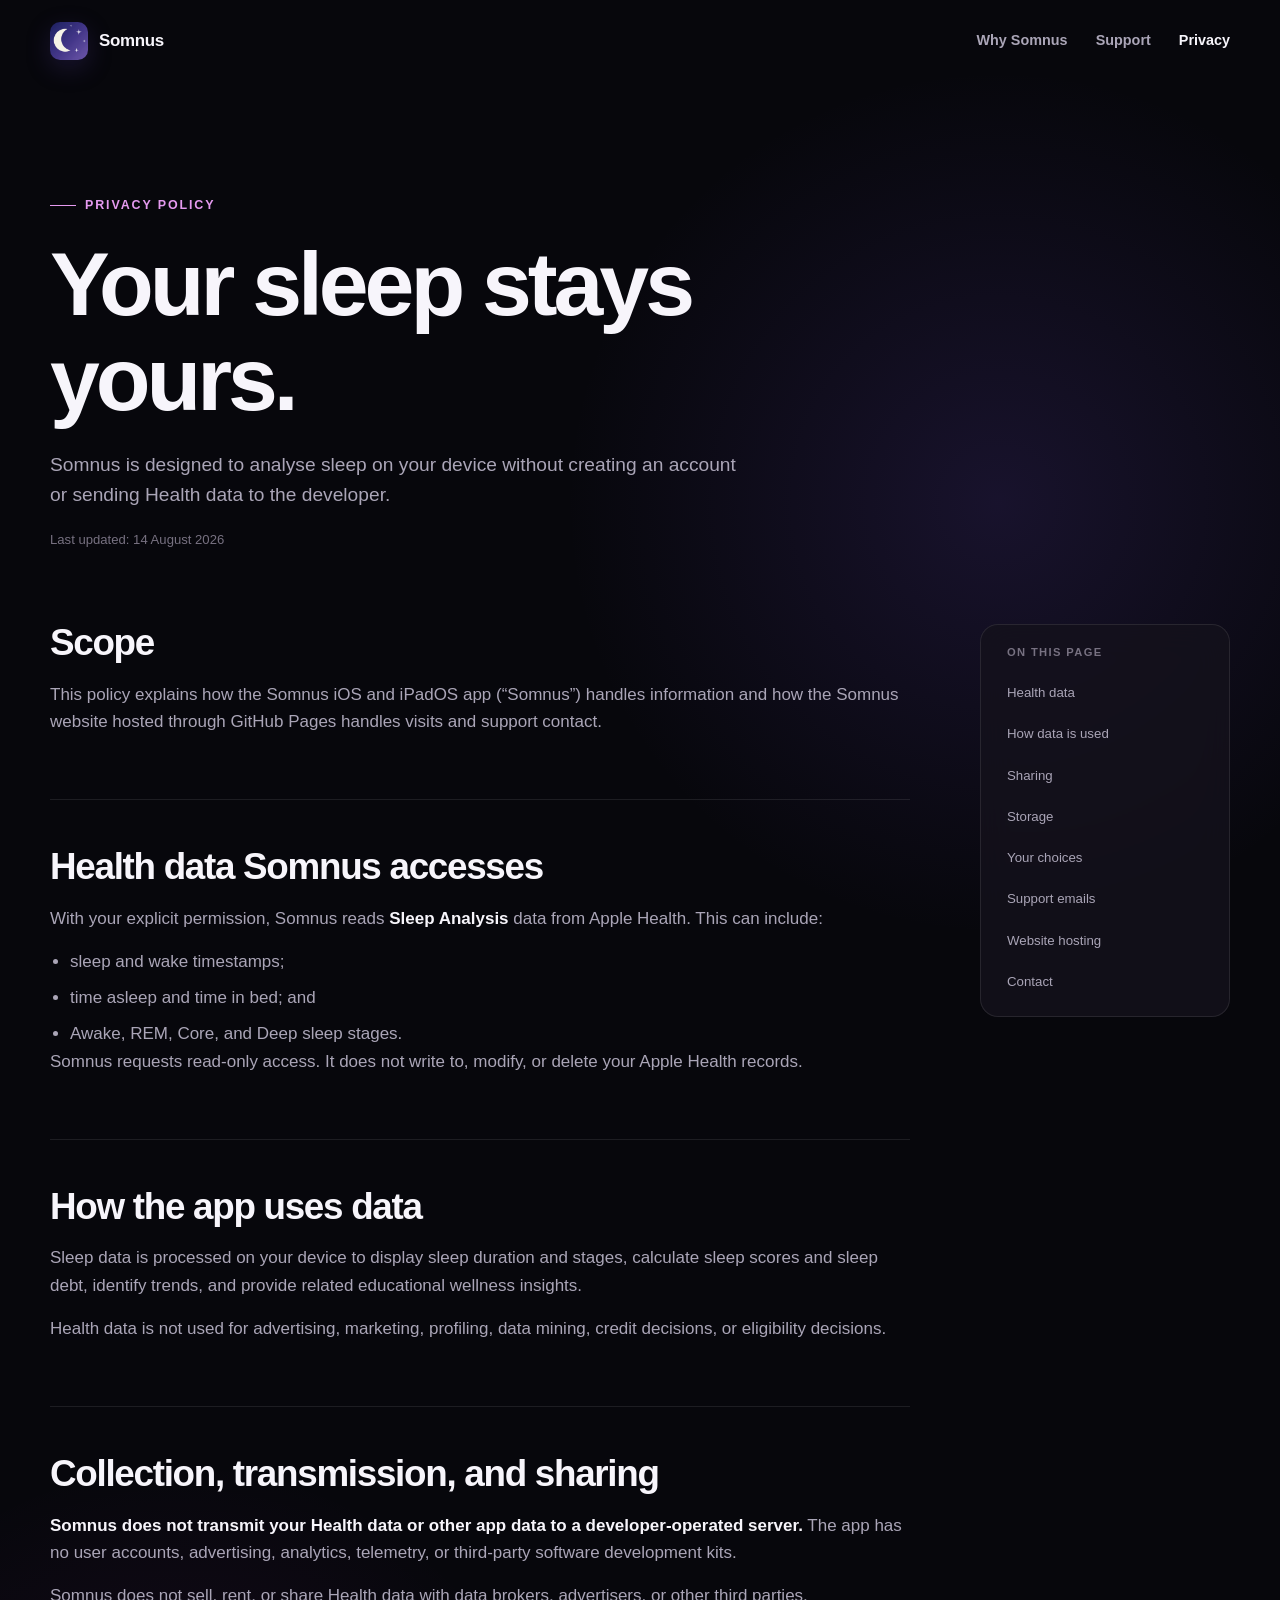
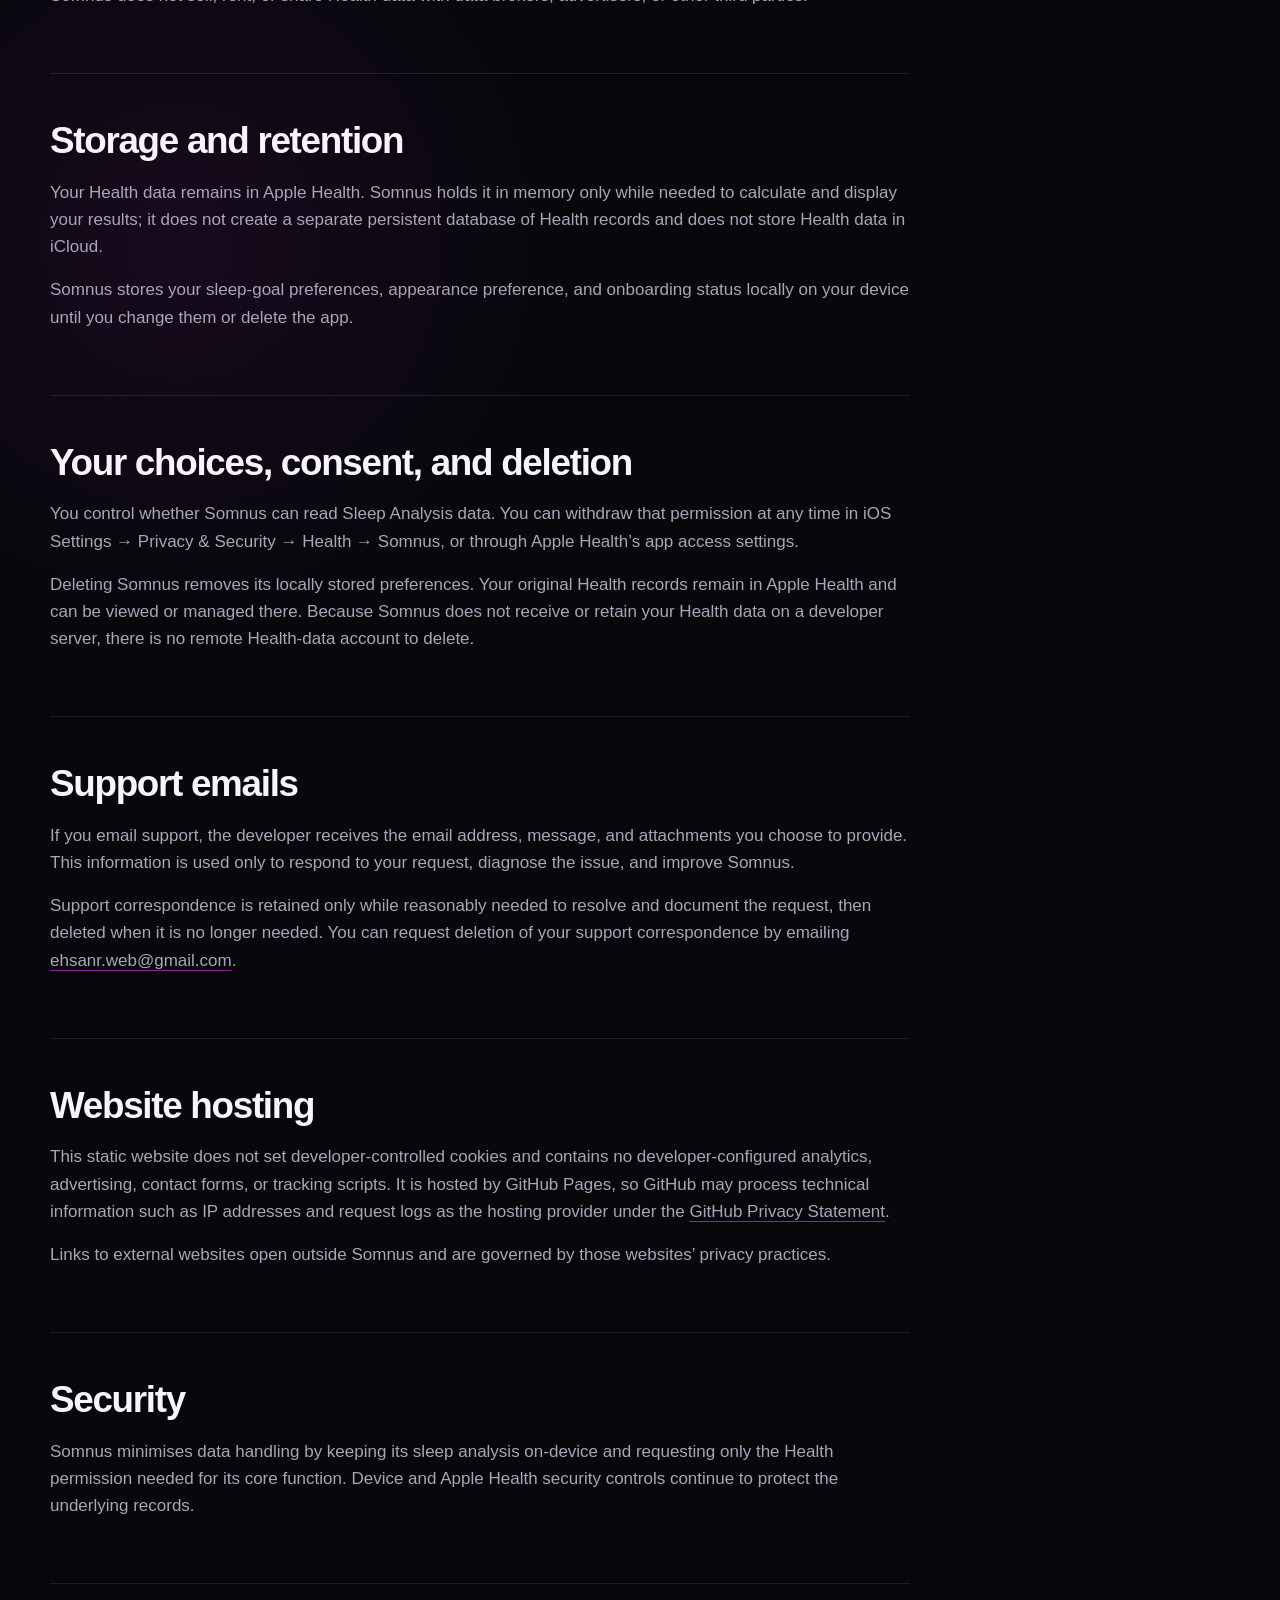
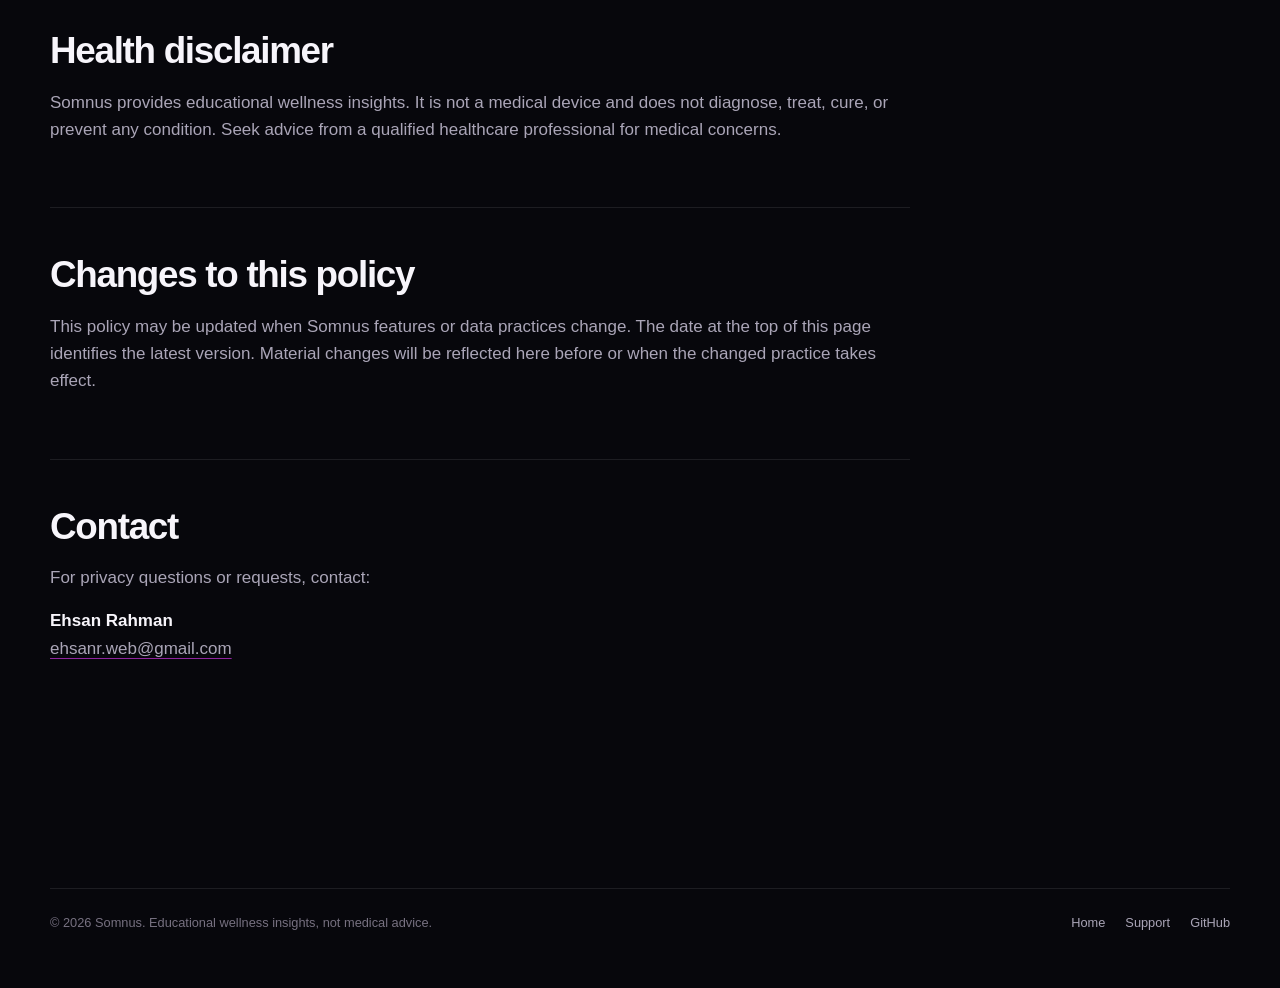
==== website/privacy.html @ 09fbf0ae "Initial commit" ====
<!doctype html>
<html lang="en-GB">
<head>
  <meta charset="utf-8">
  <meta name="viewport" content="width=device-width, initial-scale=1">
  <meta name="theme-color" content="#07070c">
  <meta name="description" content="Somnus privacy policy: read-only Apple Health access, on-device processing, no analytics, no advertising, and no Health data uploads.">
  <title>Somnus Privacy Policy</title>
  <link rel="icon" href="assets/app-icon.png">
  <link rel="stylesheet" href="styles.css">
</head>
<body>
  <a class="skip-link" href="#main">Skip to content</a>

  <header class="site-header">
    <nav class="nav container" aria-label="Primary navigation">
      <a class="brand" href="./" aria-label="Somnus home">
        <img src="assets/app-icon.png" width="38" height="38" alt="">
        <span>Somnus</span>
      </a>
      <div class="nav-links">
        <a href="./">Why Somnus</a>
        <a href="support.html">Support</a>
        <a href="privacy.html" aria-current="page">Privacy</a>
      </div>
    </nav>
  </header>

  <main id="main" class="container">
    <header class="page-hero">
      <p class="eyebrow">Privacy policy</p>
      <h1>Your sleep stays yours.</h1>
      <p>Somnus is designed to analyse sleep on your device without creating an account or sending Health data to the developer.</p>
      <span class="last-updated">Last updated: 14 August 2026</span>
    </header>

    <div class="content-layout">
      <div class="prose">
        <section id="scope">
          <h2>Scope</h2>
          <p>This policy explains how the Somnus iOS and iPadOS app (“Somnus”) handles information and how the Somnus website hosted through GitHub Pages handles visits and support contact.</p>
        </section>

        <section id="health-data">
          <h2>Health data Somnus accesses</h2>
          <p>With your explicit permission, Somnus reads <strong>Sleep Analysis</strong> data from Apple Health. This can include:</p>
          <ul>
            <li>sleep and wake timestamps;</li>
            <li>time asleep and time in bed; and</li>
            <li>Awake, REM, Core, and Deep sleep stages.</li>
          </ul>
          <p>Somnus requests read-only access. It does not write to, modify, or delete your Apple Health records.</p>
        </section>

        <section id="use">
          <h2>How the app uses data</h2>
          <p>Sleep data is processed on your device to display sleep duration and stages, calculate sleep scores and sleep debt, identify trends, and provide related educational wellness insights.</p>
          <p>Health data is not used for advertising, marketing, profiling, data mining, credit decisions, or eligibility decisions.</p>
        </section>

        <section id="collection">
          <h2>Collection, transmission, and sharing</h2>
          <p><strong>Somnus does not transmit your Health data or other app data to a developer-operated server.</strong> The app has no user accounts, advertising, analytics, telemetry, or third-party software development kits.</p>
          <p>Somnus does not sell, rent, or share Health data with data brokers, advertisers, or other third parties.</p>
        </section>

        <section id="storage">
          <h2>Storage and retention</h2>
          <p>Your Health data remains in Apple Health. Somnus holds it in memory only while needed to calculate and display your results; it does not create a separate persistent database of Health records and does not store Health data in iCloud.</p>
          <p>Somnus stores your sleep-goal preferences, appearance preference, and onboarding status locally on your device until you change them or delete the app.</p>
        </section>

        <section id="choices">
          <h2>Your choices, consent, and deletion</h2>
          <p>You control whether Somnus can read Sleep Analysis data. You can withdraw that permission at any time in iOS Settings → Privacy &amp; Security → Health → Somnus, or through Apple Health’s app access settings.</p>
          <p>Deleting Somnus removes its locally stored preferences. Your original Health records remain in Apple Health and can be viewed or managed there. Because Somnus does not receive or retain your Health data on a developer server, there is no remote Health-data account to delete.</p>
        </section>

        <section id="support-data">
          <h2>Support emails</h2>
          <p>If you email support, the developer receives the email address, message, and attachments you choose to provide. This information is used only to respond to your request, diagnose the issue, and improve Somnus.</p>
          <p>Support correspondence is retained only while reasonably needed to resolve and document the request, then deleted when it is no longer needed. You can request deletion of your support correspondence by emailing <a href="mailto:ehsanr.web@gmail.com?subject=Somnus%20Privacy%20Request">ehsanr.web@gmail.com</a>.</p>
        </section>

        <section id="website">
          <h2>Website hosting</h2>
          <p>This static website does not set developer-controlled cookies and contains no developer-configured analytics, advertising, contact forms, or tracking scripts. It is hosted by GitHub Pages, so GitHub may process technical information such as IP addresses and request logs as the hosting provider under the <a href="https://docs.github.com/en/site-policy/privacy-policies/github-general-privacy-statement">GitHub Privacy Statement</a>.</p>
          <p>Links to external websites open outside Somnus and are governed by those websites’ privacy practices.</p>
        </section>

        <section id="security">
          <h2>Security</h2>
          <p>Somnus minimises data handling by keeping its sleep analysis on-device and requesting only the Health permission needed for its core function. Device and Apple Health security controls continue to protect the underlying records.</p>
        </section>

        <section id="health-disclaimer">
          <h2>Health disclaimer</h2>
          <p>Somnus provides educational wellness insights. It is not a medical device and does not diagnose, treat, cure, or prevent any condition. Seek advice from a qualified healthcare professional for medical concerns.</p>
        </section>

        <section id="changes">
          <h2>Changes to this policy</h2>
          <p>This policy may be updated when Somnus features or data practices change. The date at the top of this page identifies the latest version. Material changes will be reflected here before or when the changed practice takes effect.</p>
        </section>

        <section id="contact">
          <h2>Contact</h2>
          <p>For privacy questions or requests, contact:</p>
          <p><strong>Ehsan Rahman</strong><br><a href="mailto:ehsanr.web@gmail.com?subject=Somnus%20Privacy">ehsanr.web@gmail.com</a></p>
        </section>
      </div>

      <aside class="side-nav" aria-label="On this page">
        <p>On this page</p>
        <a href="#health-data">Health data</a>
        <a href="#use">How data is used</a>
        <a href="#collection">Sharing</a>
        <a href="#storage">Storage</a>
        <a href="#choices">Your choices</a>
        <a href="#support-data">Support emails</a>
        <a href="#website">Website hosting</a>
        <a href="#contact">Contact</a>
      </aside>
    </div>
  </main>

  <footer class="site-footer">
    <div class="footer-row container">
      <div>© 2026 Somnus. Educational wellness insights, not medical advice.</div>
      <div class="footer-links">
        <a href="./">Home</a>
        <a href="support.html">Support</a>
        <a href="https://github.com/EMRahman/Somnus">GitHub</a>
      </div>
    </div>
  </footer>
</body>
</html>
---- website/styles.css ----
:root {
  color-scheme: dark;
  --ink: #f7f5fb;
  --muted: #aaa5b7;
  --faint: #777181;
  --night: #07070c;
  --night-soft: #0d0c14;
  --panel: rgba(27, 25, 36, 0.88);
  --panel-strong: #1d1a27;
  --line: rgba(255, 255, 255, 0.09);
  --purple: #da35ee;
  --purple-soft: #8c77ef;
  --orange: #ff8a34;
  --green: #2bd466;
  --cream: #f4f0df;
  --max: 1180px;
  --radius: 28px;
}

* {
  box-sizing: border-box;
}

html {
  scroll-behavior: smooth;
}

body {
  margin: 0;
  min-width: 320px;
  overflow-x: hidden;
  background:
    radial-gradient(circle at 78% 12%, rgba(102, 70, 192, 0.18), transparent 27rem),
    radial-gradient(circle at 14% 44%, rgba(218, 53, 238, 0.08), transparent 24rem),
    var(--night);
  color: var(--ink);
  font-family: -apple-system, BlinkMacSystemFont, "SF Pro Display", "Segoe UI", sans-serif;
  font-size: 17px;
  line-height: 1.6;
  -webkit-font-smoothing: antialiased;
}

a {
  color: inherit;
  text-decoration-color: rgba(218, 53, 238, 0.65);
  text-underline-offset: 0.22em;
}

a:hover {
  text-decoration-color: var(--purple);
}

img {
  display: block;
  height: auto;
  max-width: 100%;
}

.skip-link {
  position: fixed;
  z-index: 100;
  top: 12px;
  left: 12px;
  padding: 10px 14px;
  border-radius: 10px;
  background: var(--ink);
  color: var(--night);
  transform: translateY(-160%);
}

.skip-link:focus {
  transform: translateY(0);
}

.container {
  width: min(calc(100% - 40px), var(--max));
  margin-inline: auto;
}

.site-header {
  position: relative;
  z-index: 20;
  padding: 22px 0;
}

.nav {
  display: flex;
  align-items: center;
  justify-content: space-between;
  gap: 24px;
}

.brand {
  display: inline-flex;
  align-items: center;
  gap: 11px;
  color: var(--ink);
  font-size: 1.06rem;
  font-weight: 750;
  letter-spacing: -0.02em;
  text-decoration: none;
}

.brand img {
  width: 38px;
  height: 38px;
  border-radius: 10px;
  box-shadow: 0 8px 24px rgba(65, 49, 130, 0.3);
}

.nav-links {
  display: flex;
  align-items: center;
  gap: 28px;
  color: var(--muted);
  font-size: 0.9rem;
  font-weight: 650;
}

.nav-links a {
  text-decoration: none;
}

.nav-links a:hover,
.nav-links a[aria-current="page"] {
  color: var(--ink);
}

.hero {
  display: grid;
  grid-template-columns: minmax(0, 1.08fr) minmax(340px, 0.92fr);
  align-items: center;
  gap: clamp(40px, 7vw, 100px);
  min-height: 830px;
  padding: 48px 0 96px;
}

.eyebrow {
  display: inline-flex;
  align-items: center;
  gap: 9px;
  margin: 0 0 22px;
  color: #e59af0;
  font-size: 0.78rem;
  font-weight: 800;
  letter-spacing: 0.15em;
  text-transform: uppercase;
}

.eyebrow::before {
  width: 26px;
  height: 1px;
  background: currentColor;
  content: "";
}

h1,
h2,
h3 {
  margin-top: 0;
  line-height: 1.05;
  letter-spacing: -0.045em;
}

h1 {
  max-width: 770px;
  margin-bottom: 26px;
  font-size: clamp(3.35rem, 7vw, 6.4rem);
  font-weight: 790;
}

.gradient-text {
  background: linear-gradient(112deg, var(--cream) 5%, #f0a3fb 52%, #a895ff 95%);
  background-clip: text;
  color: transparent;
  -webkit-background-clip: text;
}

.hero-copy {
  max-width: 650px;
  margin: 0 0 34px;
  color: var(--muted);
  font-size: clamp(1.08rem, 2vw, 1.3rem);
}

.hero-copy strong {
  color: var(--ink);
  font-weight: 680;
}

.actions {
  display: flex;
  flex-wrap: wrap;
  align-items: center;
  gap: 13px;
}

.button {
  display: inline-flex;
  align-items: center;
  justify-content: center;
  min-height: 50px;
  padding: 0 21px;
  border: 1px solid transparent;
  border-radius: 999px;
  background: var(--ink);
  color: #101016;
  font-size: 0.92rem;
  font-weight: 760;
  text-decoration: none;
  transition: transform 180ms ease, box-shadow 180ms ease, border-color 180ms ease;
}

.button:hover {
  box-shadow: 0 10px 35px rgba(235, 218, 247, 0.13);
  transform: translateY(-2px);
}

.button.secondary {
  border-color: var(--line);
  background: rgba(255, 255, 255, 0.045);
  color: var(--ink);
}

.availability {
  display: flex;
  align-items: center;
  gap: 9px;
  margin-top: 22px;
  color: var(--faint);
  font-size: 0.82rem;
}

.availability::before {
  width: 7px;
  height: 7px;
  border-radius: 50%;
  background: var(--green);
  box-shadow: 0 0 16px rgba(43, 212, 102, 0.8);
  content: "";
}

.hero-visual {
  position: relative;
  display: flex;
  justify-content: center;
  padding: 30px 0;
}

.hero-visual::before {
  position: absolute;
  inset: 13% -4% 10%;
  border-radius: 50%;
  background: radial-gradient(circle, rgba(122, 91, 222, 0.3), rgba(122, 91, 222, 0) 66%);
  filter: blur(20px);
  content: "";
}

.phone-shell {
  position: relative;
  z-index: 1;
  width: min(100%, 390px);
  padding: 9px;
  border: 1px solid rgba(255, 255, 255, 0.16);
  border-radius: 54px;
  background: linear-gradient(145deg, #312b3e, #0c0b10 30%, #27232f 92%);
  box-shadow: 0 45px 90px rgba(0, 0, 0, 0.48), inset 0 0 0 2px #08070a;
  transform: rotate(1.25deg);
}

.phone-shell img {
  width: 100%;
  border-radius: 45px;
}

.floating-note {
  position: absolute;
  z-index: 2;
  right: -8px;
  bottom: 19%;
  width: 190px;
  padding: 14px 16px;
  border: 1px solid rgba(255, 255, 255, 0.14);
  border-radius: 18px;
  background: rgba(30, 27, 38, 0.9);
  box-shadow: 0 18px 45px rgba(0, 0, 0, 0.42);
  backdrop-filter: blur(18px);
}

.floating-note span {
  display: block;
  color: var(--faint);
  font-size: 0.72rem;
  font-weight: 700;
  letter-spacing: 0.08em;
  text-transform: uppercase;
}

.floating-note strong {
  color: var(--orange);
  font-size: 1.08rem;
}

.section {
  padding: 112px 0;
}

.section-heading {
  max-width: 800px;
  margin-bottom: 55px;
}

.section-heading h2 {
  margin-bottom: 18px;
  font-size: clamp(2.4rem, 5vw, 4.6rem);
  font-weight: 770;
}

.section-heading p {
  max-width: 690px;
  margin: 0;
  color: var(--muted);
  font-size: 1.12rem;
}

.contrast-grid {
  display: grid;
  grid-template-columns: repeat(2, minmax(0, 1fr));
  gap: 20px;
}

.contrast-card {
  position: relative;
  min-height: 390px;
  overflow: hidden;
  padding: clamp(28px, 5vw, 52px);
  border: 1px solid var(--line);
  border-radius: var(--radius);
  background: linear-gradient(145deg, rgba(255, 255, 255, 0.055), rgba(255, 255, 255, 0.018));
}

.contrast-card.accent {
  border-color: rgba(218, 53, 238, 0.27);
  background:
    radial-gradient(circle at 85% 18%, rgba(218, 53, 238, 0.19), transparent 45%),
    linear-gradient(145deg, rgba(42, 30, 52, 0.95), rgba(20, 18, 29, 0.92));
}

.card-label {
  margin: 0 0 24px;
  color: var(--faint);
  font-size: 0.73rem;
  font-weight: 800;
  letter-spacing: 0.14em;
  text-transform: uppercase;
}

.contrast-card h3 {
  max-width: 470px;
  margin-bottom: 18px;
  font-size: clamp(2rem, 4vw, 3.2rem);
}

.contrast-card p:not(.card-label) {
  max-width: 500px;
  margin: 0;
  color: var(--muted);
}

.metric-row {
  position: absolute;
  right: 35px;
  bottom: 32px;
  left: 35px;
  display: flex;
  gap: 9px;
}

.metric-pill {
  flex: 1;
  padding: 11px;
  border: 1px solid var(--line);
  border-radius: 13px;
  background: rgba(0, 0, 0, 0.19);
  color: var(--faint);
  font-size: 0.76rem;
  text-align: center;
}

.metric-pill.active {
  border-color: rgba(218, 53, 238, 0.45);
  background: rgba(218, 53, 238, 0.12);
  color: #f2b6f9;
}

.story-grid {
  display: grid;
  grid-template-columns: repeat(3, minmax(0, 1fr));
  align-items: start;
  gap: 24px;
}

.story-card {
  overflow: hidden;
  border: 1px solid var(--line);
  border-radius: 30px;
  background: var(--panel);
  box-shadow: 0 22px 60px rgba(0, 0, 0, 0.2);
}

.story-image {
  position: relative;
  overflow: hidden;
  aspect-ratio: 0.56;
  background: #000;
}

.story-image img {
  width: 100%;
  height: 100%;
  object-fit: cover;
  object-position: top;
}

.story-card:nth-child(2) {
  margin-top: 48px;
}

.story-copy {
  min-height: 215px;
  padding: 28px;
}

.story-number {
  display: inline-flex;
  align-items: center;
  justify-content: center;
  width: 28px;
  height: 28px;
  margin-bottom: 18px;
  border-radius: 50%;
  background: rgba(218, 53, 238, 0.14);
  color: #efa1f7;
  font-size: 0.75rem;
  font-weight: 800;
}

.story-copy h3 {
  margin-bottom: 12px;
  font-size: 1.45rem;
  letter-spacing: -0.03em;
}

.story-copy p {
  margin: 0;
  color: var(--muted);
  font-size: 0.95rem;
}

.formula {
  display: grid;
  grid-template-columns: 0.9fr 1.1fr;
  gap: clamp(35px, 8vw, 110px);
  align-items: center;
  padding: clamp(34px, 7vw, 76px);
  border: 1px solid rgba(255, 255, 255, 0.11);
  border-radius: 36px;
  background:
    radial-gradient(circle at 10% 30%, rgba(101, 78, 187, 0.17), transparent 45%),
    #111019;
}

.formula h2 {
  margin-bottom: 18px;
  font-size: clamp(2.2rem, 4vw, 4rem);
}

.formula p {
  margin: 0;
  color: var(--muted);
}

.equation {
  display: grid;
  gap: 12px;
}

.equation-row {
  display: flex;
  align-items: center;
  gap: 16px;
  padding: 20px;
  border: 1px solid var(--line);
  border-radius: 17px;
  background: rgba(255, 255, 255, 0.035);
}

.equation-row strong {
  margin-left: auto;
  white-space: nowrap;
}

.equation-row .debt {
  color: var(--orange);
}

.privacy-strip {
  display: grid;
  grid-template-columns: 1.2fr 1fr;
  gap: 48px;
  align-items: center;
}

.privacy-strip h2 {
  margin-bottom: 18px;
  font-size: clamp(2.3rem, 4vw, 4rem);
}

.privacy-strip p {
  max-width: 650px;
  margin: 0;
  color: var(--muted);
}

.privacy-points {
  display: grid;
  gap: 12px;
}

.privacy-point {
  display: flex;
  gap: 13px;
  align-items: center;
  padding: 16px 18px;
  border: 1px solid var(--line);
  border-radius: 15px;
  background: rgba(255, 255, 255, 0.03);
}

.privacy-point::before {
  width: 9px;
  height: 9px;
  flex: 0 0 auto;
  border-radius: 50%;
  background: var(--green);
  box-shadow: 0 0 12px rgba(43, 212, 102, 0.45);
  content: "";
}

.cta {
  padding: 100px 30px;
  border: 1px solid rgba(218, 53, 238, 0.22);
  border-radius: 40px;
  background:
    radial-gradient(circle at 50% 110%, rgba(218, 53, 238, 0.2), transparent 48%),
    linear-gradient(155deg, #15131e, #0d0c12);
  text-align: center;
}

.cta h2 {
  max-width: 760px;
  margin-right: auto;
  margin-bottom: 18px;
  margin-left: auto;
  font-size: clamp(2.6rem, 5vw, 4.8rem);
}

.cta p {
  max-width: 580px;
  margin: 0 auto 30px;
  color: var(--muted);
}

.site-footer {
  padding: 42px 0 55px;
  color: var(--faint);
  font-size: 0.8rem;
}

.footer-row {
  display: flex;
  align-items: flex-start;
  justify-content: space-between;
  gap: 30px;
  padding-top: 24px;
  border-top: 1px solid var(--line);
}

.footer-links {
  display: flex;
  flex-wrap: wrap;
  gap: 20px;
}

.footer-links a {
  color: var(--muted);
  text-decoration: none;
}

/* Support and privacy pages */
.page-hero {
  max-width: 850px;
  padding: 105px 0 72px;
}

.page-hero h1 {
  margin-bottom: 24px;
  font-size: clamp(3rem, 7vw, 5.8rem);
}

.page-hero > p:not(.eyebrow) {
  max-width: 700px;
  margin: 0;
  color: var(--muted);
  font-size: 1.2rem;
}

.contact-card {
  display: grid;
  grid-template-columns: 1.2fr auto;
  gap: 30px;
  align-items: center;
  margin-bottom: 85px;
  padding: clamp(28px, 5vw, 48px);
  border: 1px solid rgba(218, 53, 238, 0.25);
  border-radius: 28px;
  background: linear-gradient(140deg, rgba(218, 53, 238, 0.12), rgba(255, 255, 255, 0.03));
}

.contact-card h2 {
  margin-bottom: 12px;
  font-size: clamp(1.8rem, 4vw, 2.8rem);
}

.contact-card p {
  margin: 0;
  color: var(--muted);
}

.content-layout {
  display: grid;
  grid-template-columns: minmax(0, 1fr) 250px;
  gap: 70px;
  align-items: start;
  padding-bottom: 120px;
}

.prose {
  min-width: 0;
}

.prose section {
  padding: 0 0 48px;
  scroll-margin-top: 25px;
}

.prose section + section {
  padding-top: 48px;
  border-top: 1px solid var(--line);
}

.prose h2 {
  margin-bottom: 18px;
  font-size: clamp(1.7rem, 3vw, 2.3rem);
  letter-spacing: -0.035em;
}

.prose h3 {
  margin: 28px 0 10px;
  font-size: 1.08rem;
  letter-spacing: -0.015em;
}

.prose p,
.prose li {
  color: var(--muted);
}

.prose p {
  margin: 0 0 16px;
}

.prose ul,
.prose ol {
  margin: 15px 0 0;
  padding-left: 1.25rem;
}

.prose li + li {
  margin-top: 9px;
}

.prose strong {
  color: var(--ink);
}

.side-nav {
  position: sticky;
  top: 32px;
  display: grid;
  gap: 4px;
  padding: 16px;
  border: 1px solid var(--line);
  border-radius: 18px;
  background: rgba(20, 18, 28, 0.8);
  backdrop-filter: blur(16px);
}

.side-nav p {
  margin: 3px 10px 8px;
  color: var(--faint);
  font-size: 0.7rem;
  font-weight: 800;
  letter-spacing: 0.12em;
  text-transform: uppercase;
}

.side-nav a {
  padding: 8px 10px;
  border-radius: 9px;
  color: var(--muted);
  font-size: 0.83rem;
  text-decoration: none;
}

.side-nav a:hover {
  background: rgba(255, 255, 255, 0.05);
  color: var(--ink);
}

.notice {
  margin: 24px 0;
  padding: 18px 20px;
  border-left: 3px solid var(--purple-soft);
  border-radius: 4px 14px 14px 4px;
  background: rgba(140, 119, 239, 0.08);
  color: var(--muted);
}

.last-updated {
  display: inline-block;
  margin-top: 18px;
  color: var(--faint);
  font-size: 0.82rem;
}

:focus-visible {
  outline: 3px solid rgba(218, 53, 238, 0.65);
  outline-offset: 4px;
}

@media (max-width: 900px) {
  .hero {
    grid-template-columns: 1fr;
    padding-top: 75px;
  }

  .hero-copy-wrap {
    text-align: center;
  }

  .hero-copy,
  .hero h1 {
    margin-right: auto;
    margin-left: auto;
  }

  .eyebrow,
  .actions,
  .availability {
    justify-content: center;
  }

  .floating-note {
    right: 4%;
  }

  .contrast-grid,
  .formula,
  .privacy-strip,
  .content-layout {
    grid-template-columns: 1fr;
  }

  .story-grid {
    grid-template-columns: repeat(2, minmax(0, 1fr));
  }

  .story-card:nth-child(2) {
    margin-top: 0;
  }

  .story-card:last-child {
    grid-column: 1 / -1;
    width: calc(50% - 12px);
    margin-inline: auto;
  }

  .side-nav {
    position: static;
    grid-row: 1;
  }
}

@media (max-width: 650px) {
  body {
    font-size: 16px;
  }

  .container {
    width: min(calc(100% - 28px), var(--max));
  }

  .nav {
    align-items: flex-start;
  }

  .nav-links {
    gap: 14px;
    padding-top: 8px;
    font-size: 0.78rem;
  }

  .nav-links a:first-child {
    display: none;
  }

  .hero {
    min-height: auto;
    padding: 65px 0 75px;
  }

  h1 {
    font-size: clamp(3.15rem, 15vw, 4.5rem);
  }

  .hero-visual {
    padding-inline: 14px;
  }

  .phone-shell {
    border-radius: 45px;
  }

  .phone-shell img {
    border-radius: 37px;
  }

  .floating-note {
    right: -4px;
    bottom: 16%;
    width: 160px;
  }

  .section {
    padding: 78px 0;
  }

  .contrast-grid,
  .story-grid {
    grid-template-columns: 1fr;
  }

  .story-card:last-child {
    grid-column: auto;
    width: 100%;
  }

  .story-copy {
    min-height: auto;
  }

  .metric-row {
    right: 22px;
    left: 22px;
  }

  .metric-pill {
    padding: 9px 5px;
    font-size: 0.67rem;
  }

  .formula {
    padding: 30px 22px;
  }

  .equation-row {
    align-items: flex-start;
    flex-direction: column;
    gap: 3px;
  }

  .equation-row strong {
    margin-left: 0;
  }

  .cta {
    padding: 72px 20px;
  }

  .footer-row,
  .contact-card {
    align-items: flex-start;
    grid-template-columns: 1fr;
  }

  .footer-row {
    flex-direction: column;
  }

  .page-hero {
    padding-top: 70px;
  }
}

@media (prefers-reduced-motion: reduce) {
  html {
    scroll-behavior: auto;
  }

  *,
  *::before,
  *::after {
    scroll-behavior: auto !important;
    transition-duration: 0.01ms !important;
  }
}
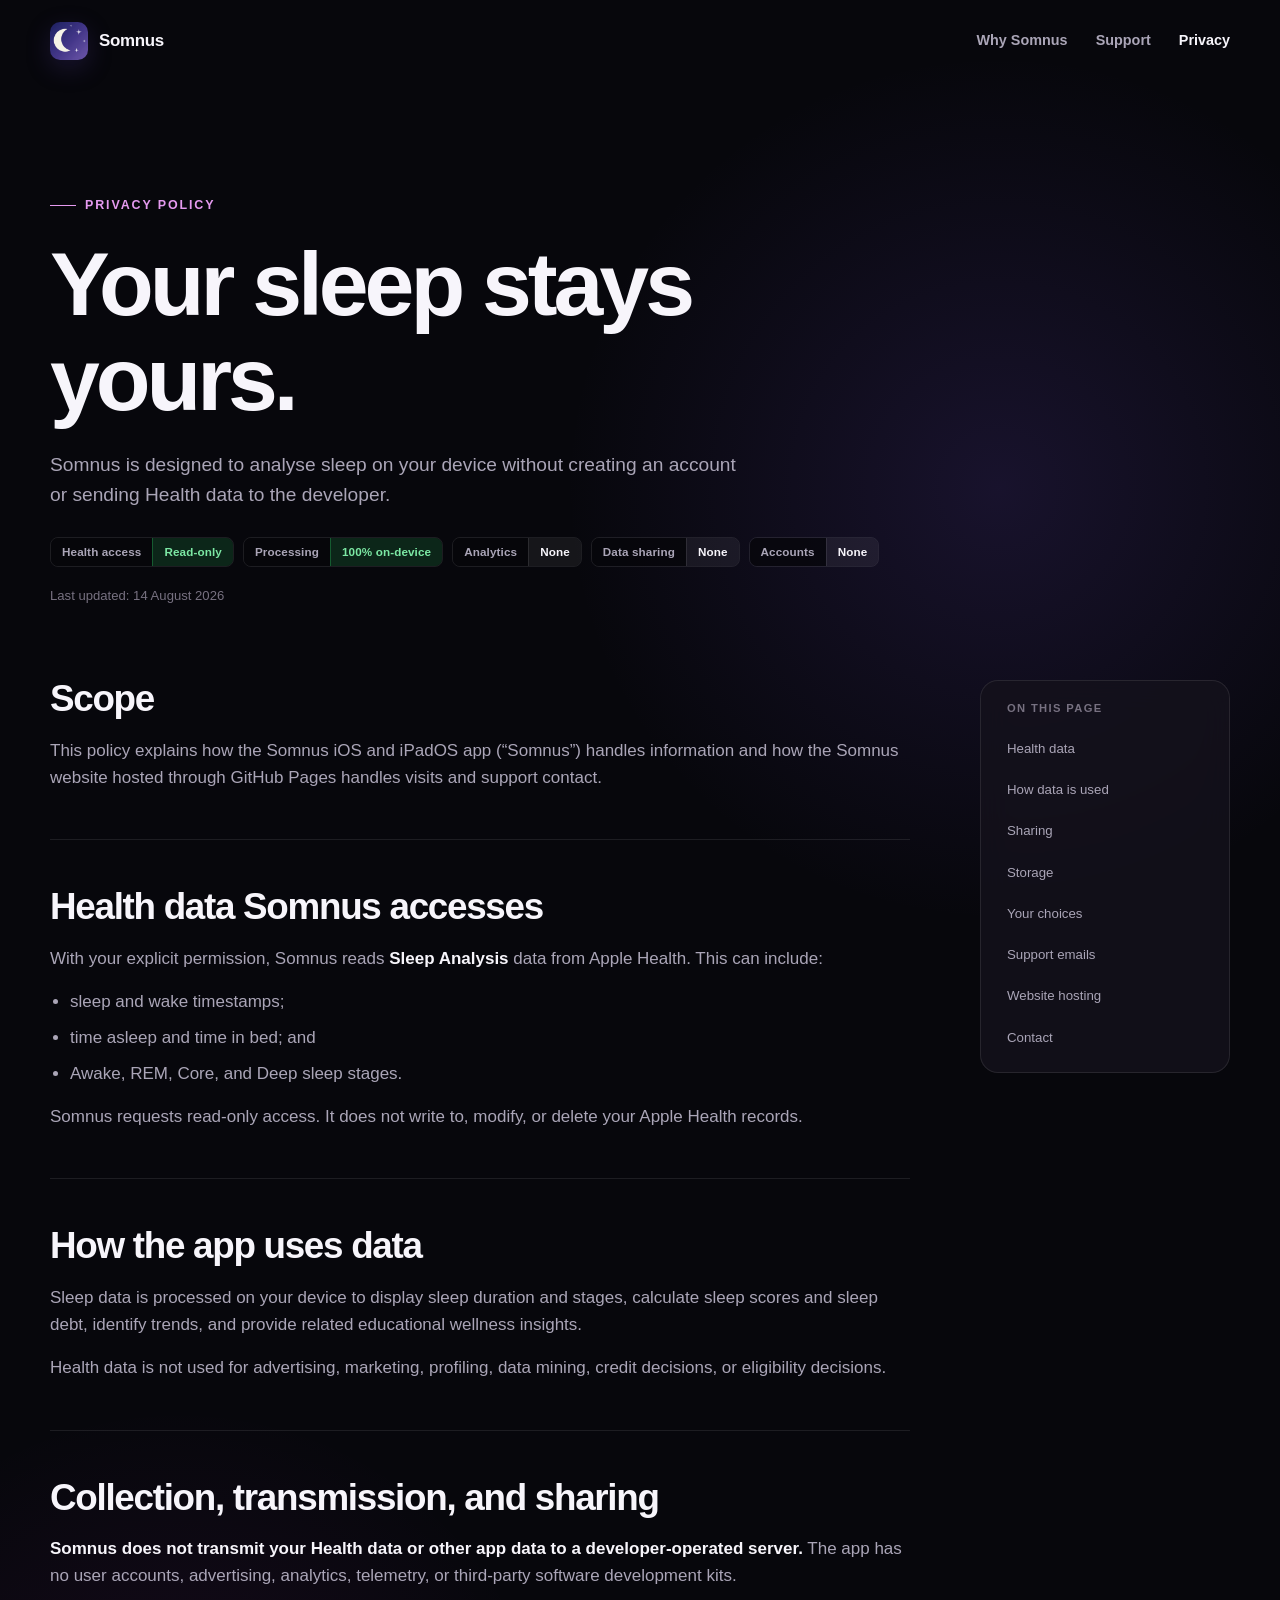
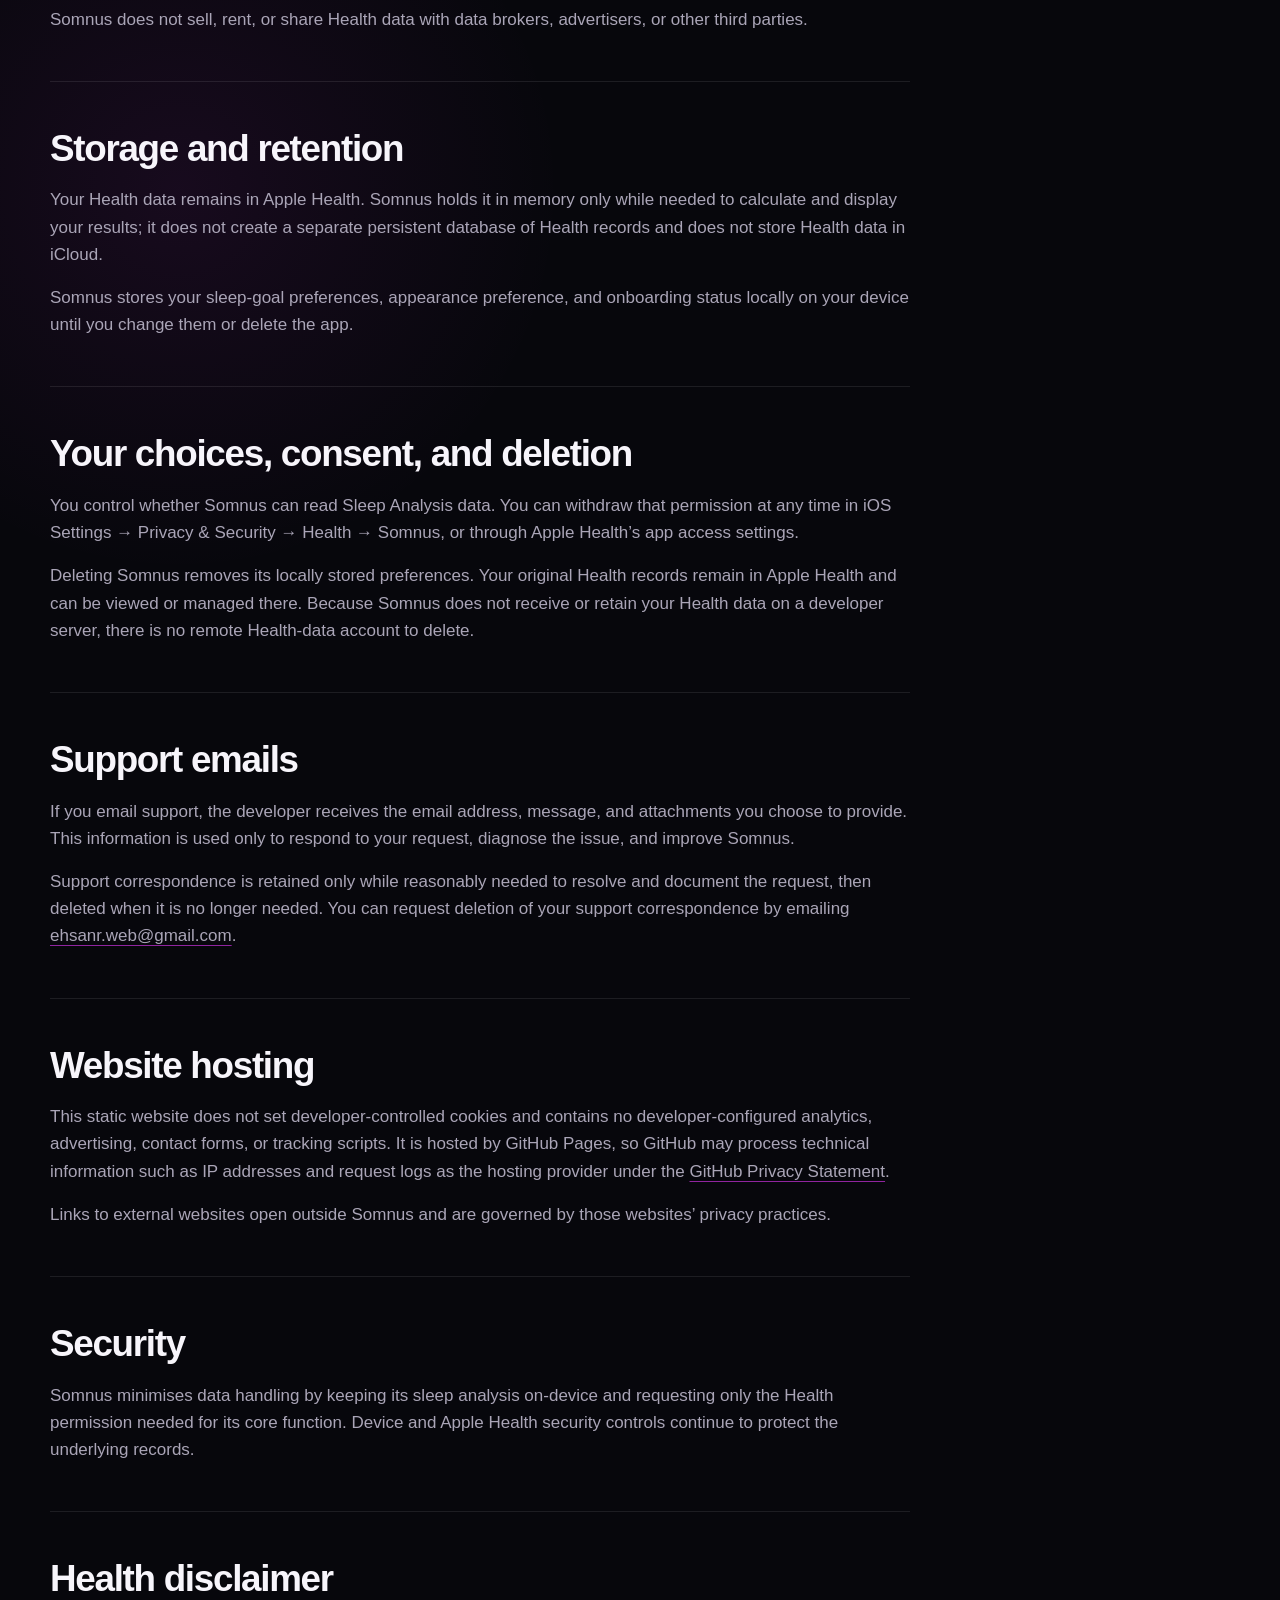
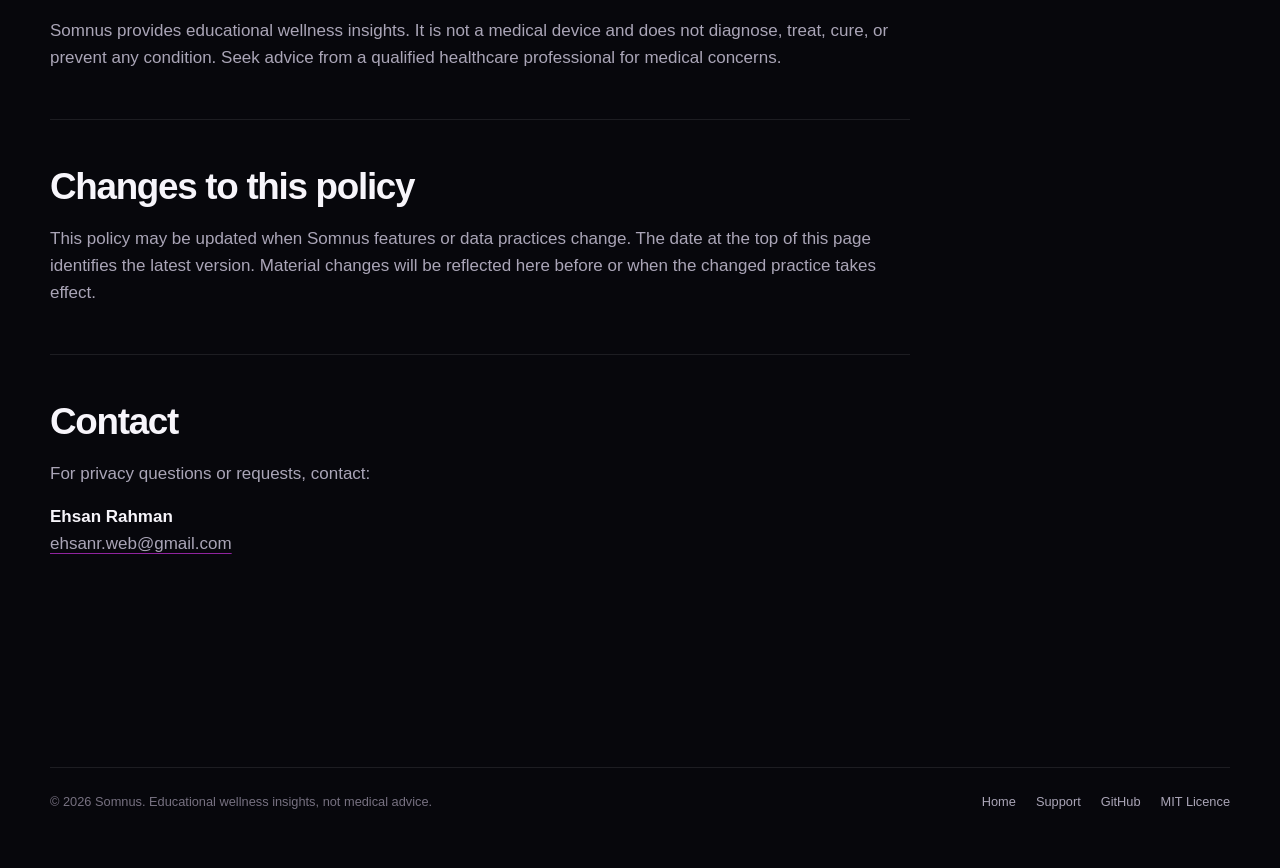
==== commit a10fab0c: "Add project badges to README and website Give the README a centred header block (icon, tagline, badg" ====
--- a/website/privacy.html
+++ b/website/privacy.html
@@ -31,6 +31,13 @@
       <p class="eyebrow">Privacy policy</p>
       <h1>Your sleep stays yours.</h1>
       <p>Somnus is designed to analyse sleep on your device without creating an account or sending Health data to the developer.</p>
+      <ul class="badge-row" aria-label="Privacy at a glance">
+        <li class="badge"><span class="badge-key">Health access</span><span class="badge-value is-green">Read-only</span></li>
+        <li class="badge"><span class="badge-key">Processing</span><span class="badge-value is-green">100% on-device</span></li>
+        <li class="badge"><span class="badge-key">Analytics</span><span class="badge-value">None</span></li>
+        <li class="badge"><span class="badge-key">Data sharing</span><span class="badge-value">None</span></li>
+        <li class="badge"><span class="badge-key">Accounts</span><span class="badge-value">None</span></li>
+      </ul>
       <span class="last-updated">Last updated: 14 August 2026</span>
     </header>
 
@@ -131,6 +138,7 @@
         <a href="./">Home</a>
         <a href="support.html">Support</a>
         <a href="https://github.com/EMRahman/Somnus">GitHub</a>
+        <a href="https://github.com/EMRahman/Somnus/blob/main/LICENSE">MIT Licence</a>
       </div>
     </div>
   </footer>
--- a/website/styles.css
+++ b/website/styles.css
@@ -240,6 +240,106 @@
   content: "";
 }
 
+/* Shield-style metadata badges */
+.badge-row {
+  display: flex;
+  flex-wrap: wrap;
+  gap: 9px;
+  margin: 0;
+  padding: 0;
+  list-style: none;
+}
+
+.badge {
+  display: inline-flex;
+  overflow: hidden;
+  border: 1px solid var(--line);
+  border-radius: 8px;
+  font-size: 0.73rem;
+  font-weight: 700;
+  letter-spacing: 0.01em;
+  line-height: 1;
+  white-space: nowrap;
+}
+
+.badge > span {
+  padding: 8px 11px;
+}
+
+.badge-key {
+  background: rgba(6, 6, 10, 0.75);
+  color: var(--muted);
+}
+
+.badge-value {
+  border-left: 1px solid var(--line);
+  background: rgba(255, 255, 255, 0.06);
+  color: var(--ink);
+}
+
+.badge-value.is-purple {
+  border-left-color: rgba(140, 119, 239, 0.3);
+  background: rgba(140, 119, 239, 0.18);
+  color: #c7b9ff;
+}
+
+.badge-value.is-orange {
+  border-left-color: rgba(255, 138, 52, 0.3);
+  background: rgba(255, 138, 52, 0.16);
+  color: #ffb47f;
+}
+
+.badge-value.is-green {
+  border-left-color: rgba(43, 212, 102, 0.3);
+  background: rgba(43, 212, 102, 0.15);
+  color: #7ce8a4;
+}
+
+.badge-value.is-swift {
+  border-left-color: rgba(240, 81, 56, 0.32);
+  background: rgba(240, 81, 56, 0.16);
+  color: #ff9d8a;
+}
+
+.hero-badges {
+  margin-top: 16px;
+}
+
+.chip-row {
+  display: flex;
+  flex-wrap: wrap;
+  gap: 9px;
+  margin: 26px 0 0;
+  padding: 0;
+  list-style: none;
+}
+
+.chip {
+  display: inline-flex;
+  align-items: center;
+  gap: 9px;
+  padding: 8px 14px;
+  border: 1px solid var(--line);
+  border-radius: 999px;
+  background: rgba(255, 255, 255, 0.04);
+  color: var(--muted);
+  font-size: 0.78rem;
+  font-weight: 650;
+}
+
+.chip::before {
+  width: 6px;
+  height: 6px;
+  flex: 0 0 auto;
+  border-radius: 50%;
+  background: var(--purple-soft);
+  content: "";
+}
+
+.page-hero .badge-row {
+  margin-top: 26px;
+}
+
 .hero-visual {
   position: relative;
   display: flex;
@@ -547,6 +647,70 @@
   content: "";
 }
 
+.spec-strip {
+  display: grid;
+  grid-template-columns: 1fr 1fr;
+  gap: clamp(35px, 6vw, 70px);
+  align-items: start;
+}
+
+.spec-strip h2 {
+  margin-bottom: 18px;
+  font-size: clamp(2.3rem, 4vw, 4rem);
+}
+
+.spec-strip > div > p:not(.eyebrow) {
+  max-width: 620px;
+  margin: 0;
+  color: var(--muted);
+}
+
+.spec-panel {
+  display: grid;
+  gap: 24px;
+  padding: clamp(24px, 4vw, 36px);
+  border: 1px solid var(--line);
+  border-radius: 26px;
+  background: linear-gradient(150deg, rgba(255, 255, 255, 0.05), rgba(255, 255, 255, 0.015));
+}
+
+.spec-list {
+  display: grid;
+  gap: 0;
+  margin: 0;
+  padding-top: 4px;
+  border-top: 1px solid var(--line);
+}
+
+.spec-list > div {
+  display: flex;
+  flex-wrap: wrap;
+  align-items: baseline;
+  justify-content: space-between;
+  gap: 10px 20px;
+  padding: 13px 0;
+  border-bottom: 1px solid var(--line);
+}
+
+.spec-list dt {
+  color: var(--faint);
+  font-size: 0.78rem;
+  font-weight: 700;
+  letter-spacing: 0.06em;
+  text-transform: uppercase;
+}
+
+.spec-list dd {
+  margin: 0;
+  color: var(--ink);
+  font-size: 0.92rem;
+  text-align: right;
+}
+
+.spec-panel .button {
+  justify-self: start;
+}
+
 .cta {
   padding: 100px 30px;
   border: 1px solid rgba(218, 53, 238, 0.22);
@@ -682,8 +846,12 @@
 
 .prose ul,
 .prose ol {
-  margin: 15px 0 0;
+  margin: 15px 0 16px;
   padding-left: 1.25rem;
+}
+
+.prose > section > :last-child {
+  margin-bottom: 0;
 }
 
 .prose li + li {
@@ -767,7 +935,9 @@
 
   .eyebrow,
   .actions,
-  .availability {
+  .availability,
+  .hero-badges,
+  .hero-copy-wrap .chip-row {
     justify-content: center;
   }
 
@@ -778,6 +948,7 @@
   .contrast-grid,
   .formula,
   .privacy-strip,
+  .spec-strip,
   .content-layout {
     grid-template-columns: 1fr;
   }
@@ -896,6 +1067,24 @@
 
   .cta {
     padding: 72px 20px;
+  }
+
+  .badge {
+    font-size: 0.69rem;
+  }
+
+  .badge > span {
+    padding: 7px 9px;
+  }
+
+  .spec-list > div {
+    align-items: flex-start;
+    flex-direction: column;
+    gap: 4px;
+  }
+
+  .spec-list dd {
+    text-align: left;
   }
 
   .footer-row,
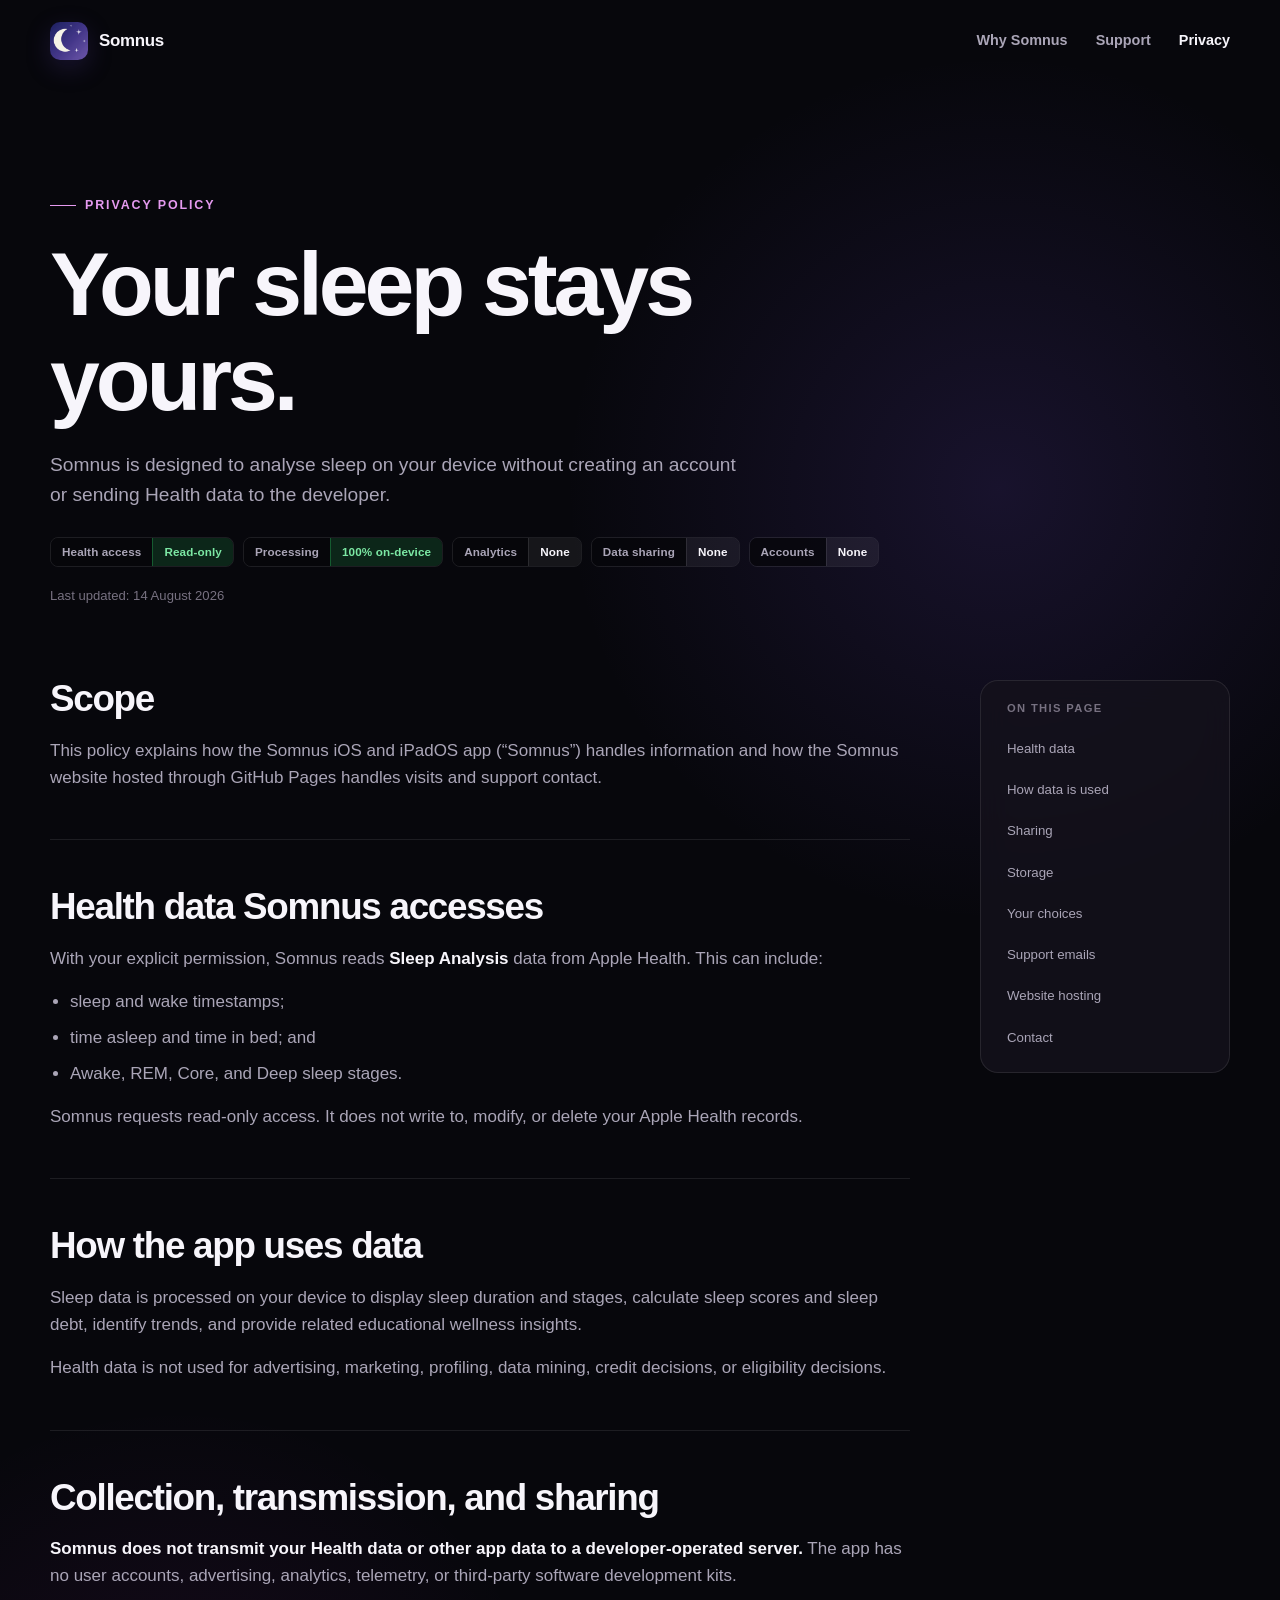
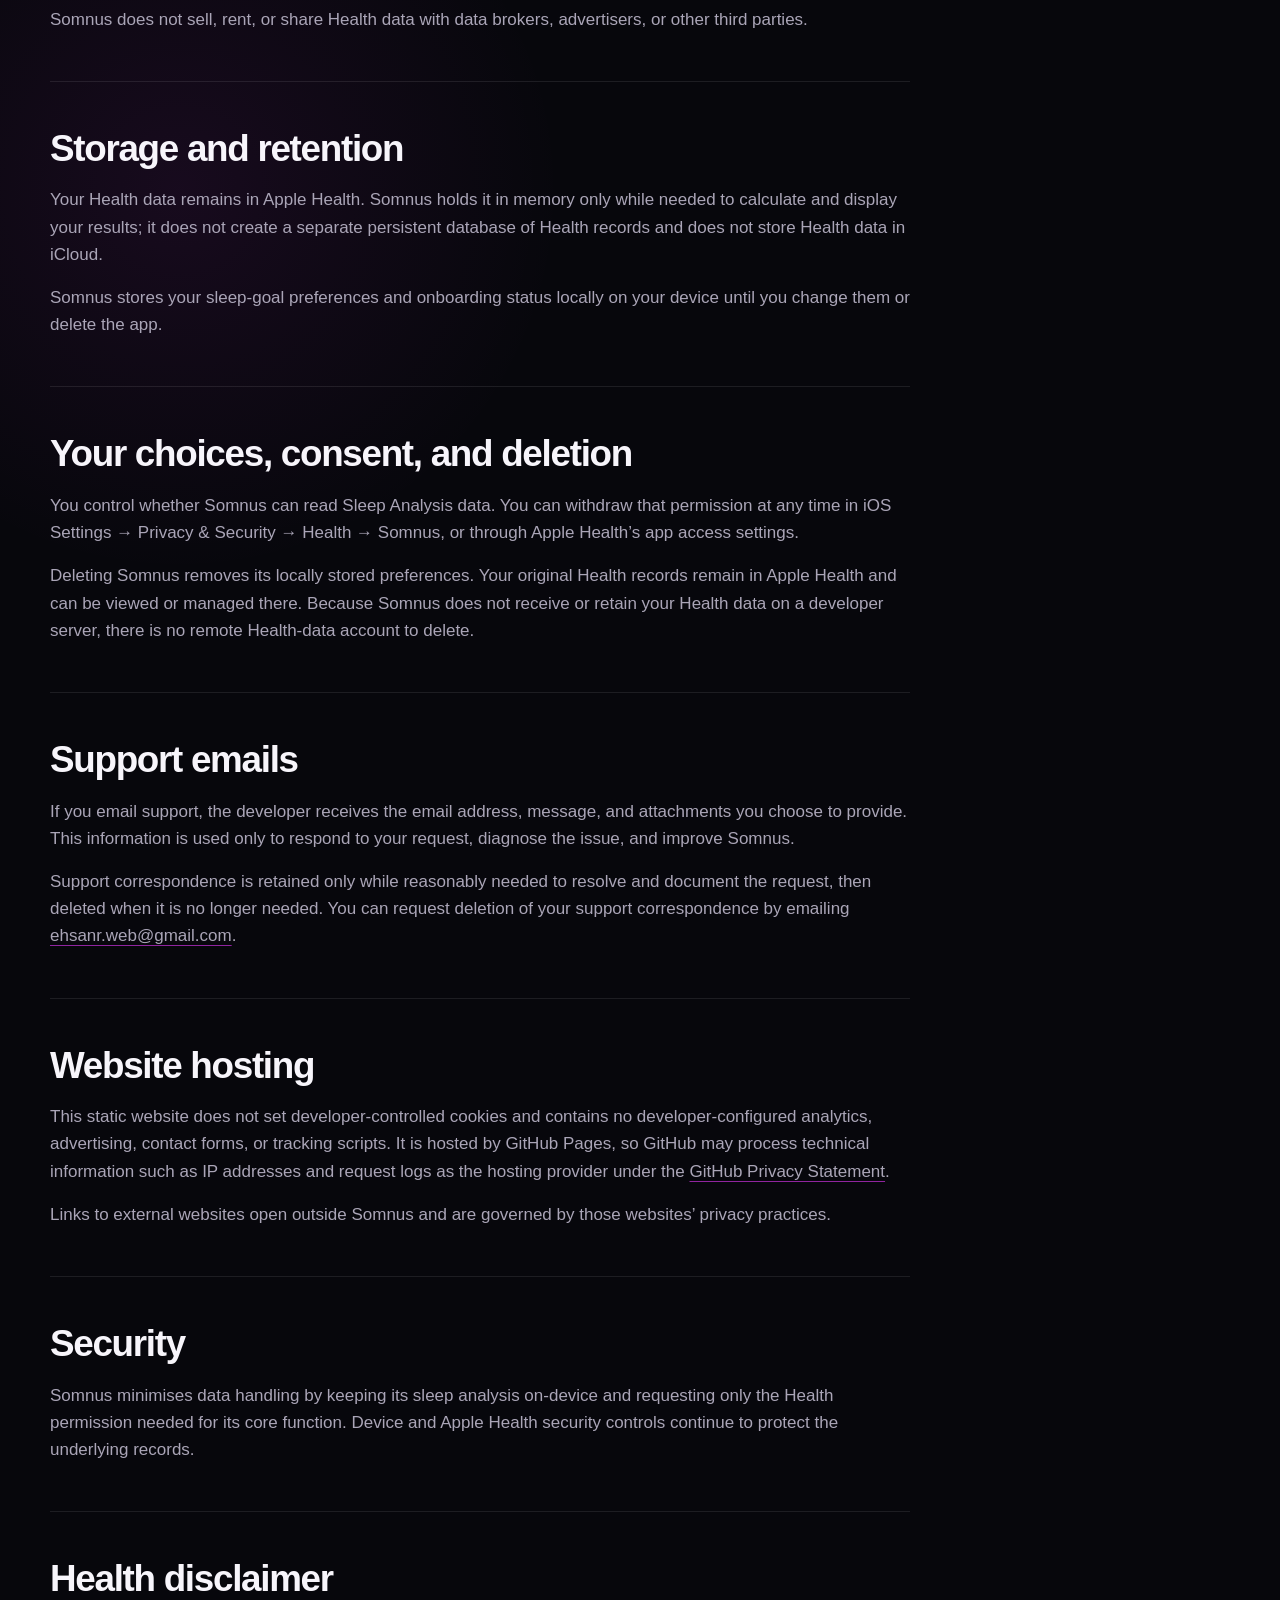
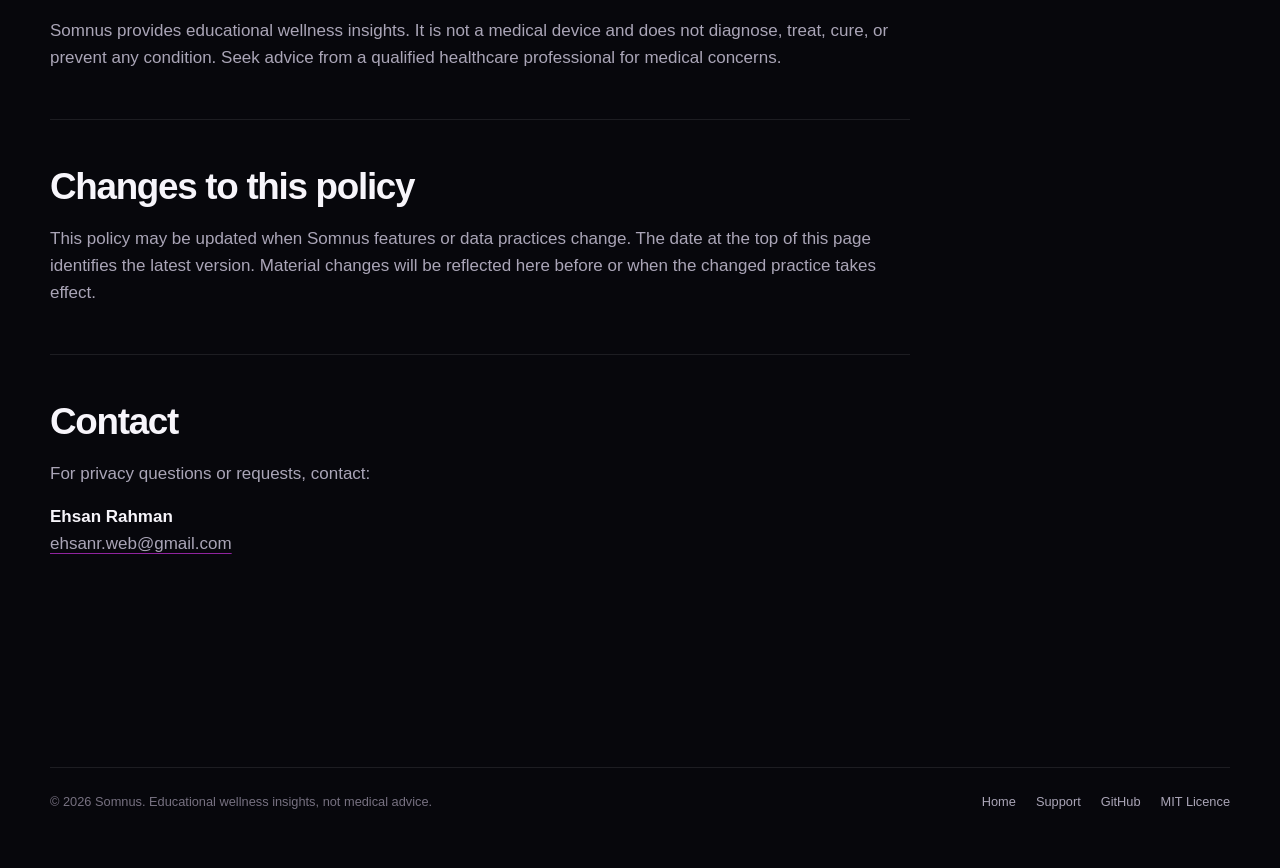
==== commit 574a0a49: "Drop unused background delivery and correct submission docs Somnus declared com.apple.developer.heal" ====
--- a/website/privacy.html
+++ b/website/privacy.html
@@ -74,7 +74,7 @@
         <section id="storage">
           <h2>Storage and retention</h2>
           <p>Your Health data remains in Apple Health. Somnus holds it in memory only while needed to calculate and display your results; it does not create a separate persistent database of Health records and does not store Health data in iCloud.</p>
-          <p>Somnus stores your sleep-goal preferences, appearance preference, and onboarding status locally on your device until you change them or delete the app.</p>
+          <p>Somnus stores your sleep-goal preferences and onboarding status locally on your device until you change them or delete the app.</p>
         </section>
 
         <section id="choices">
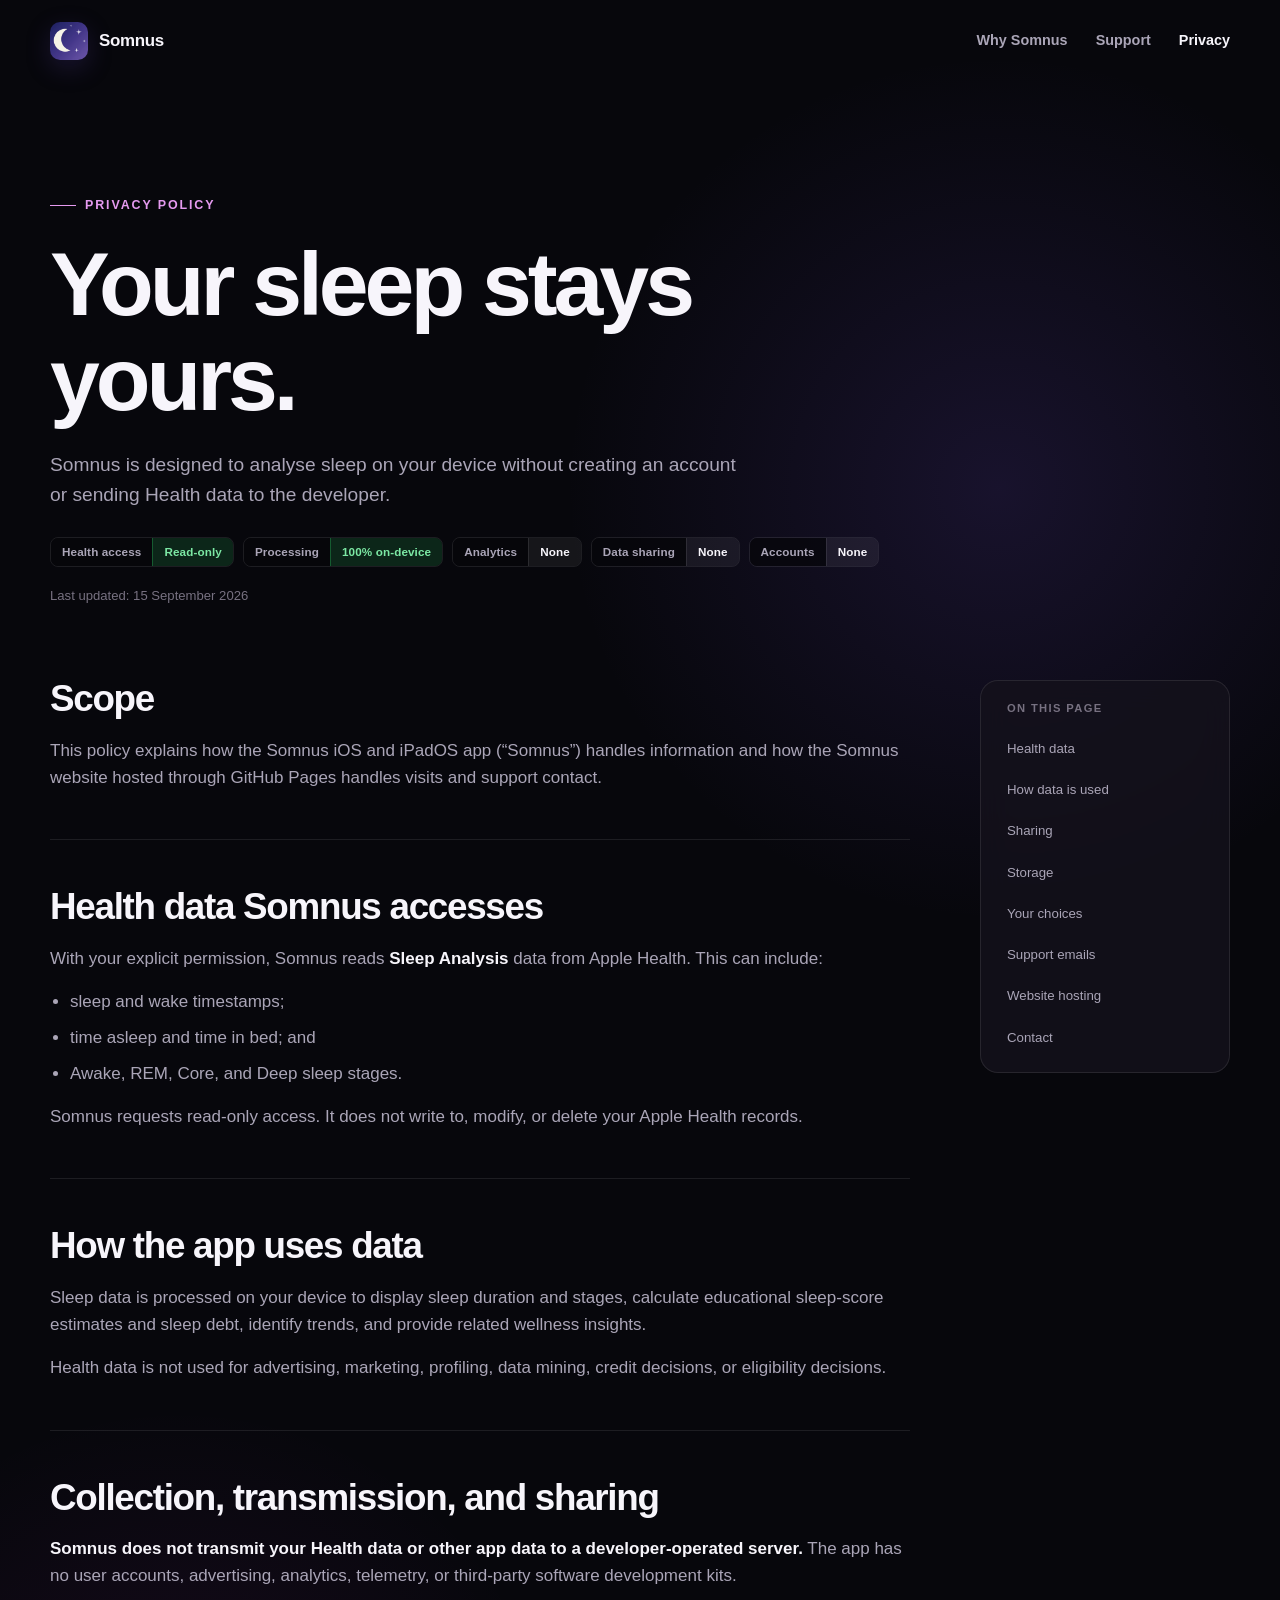
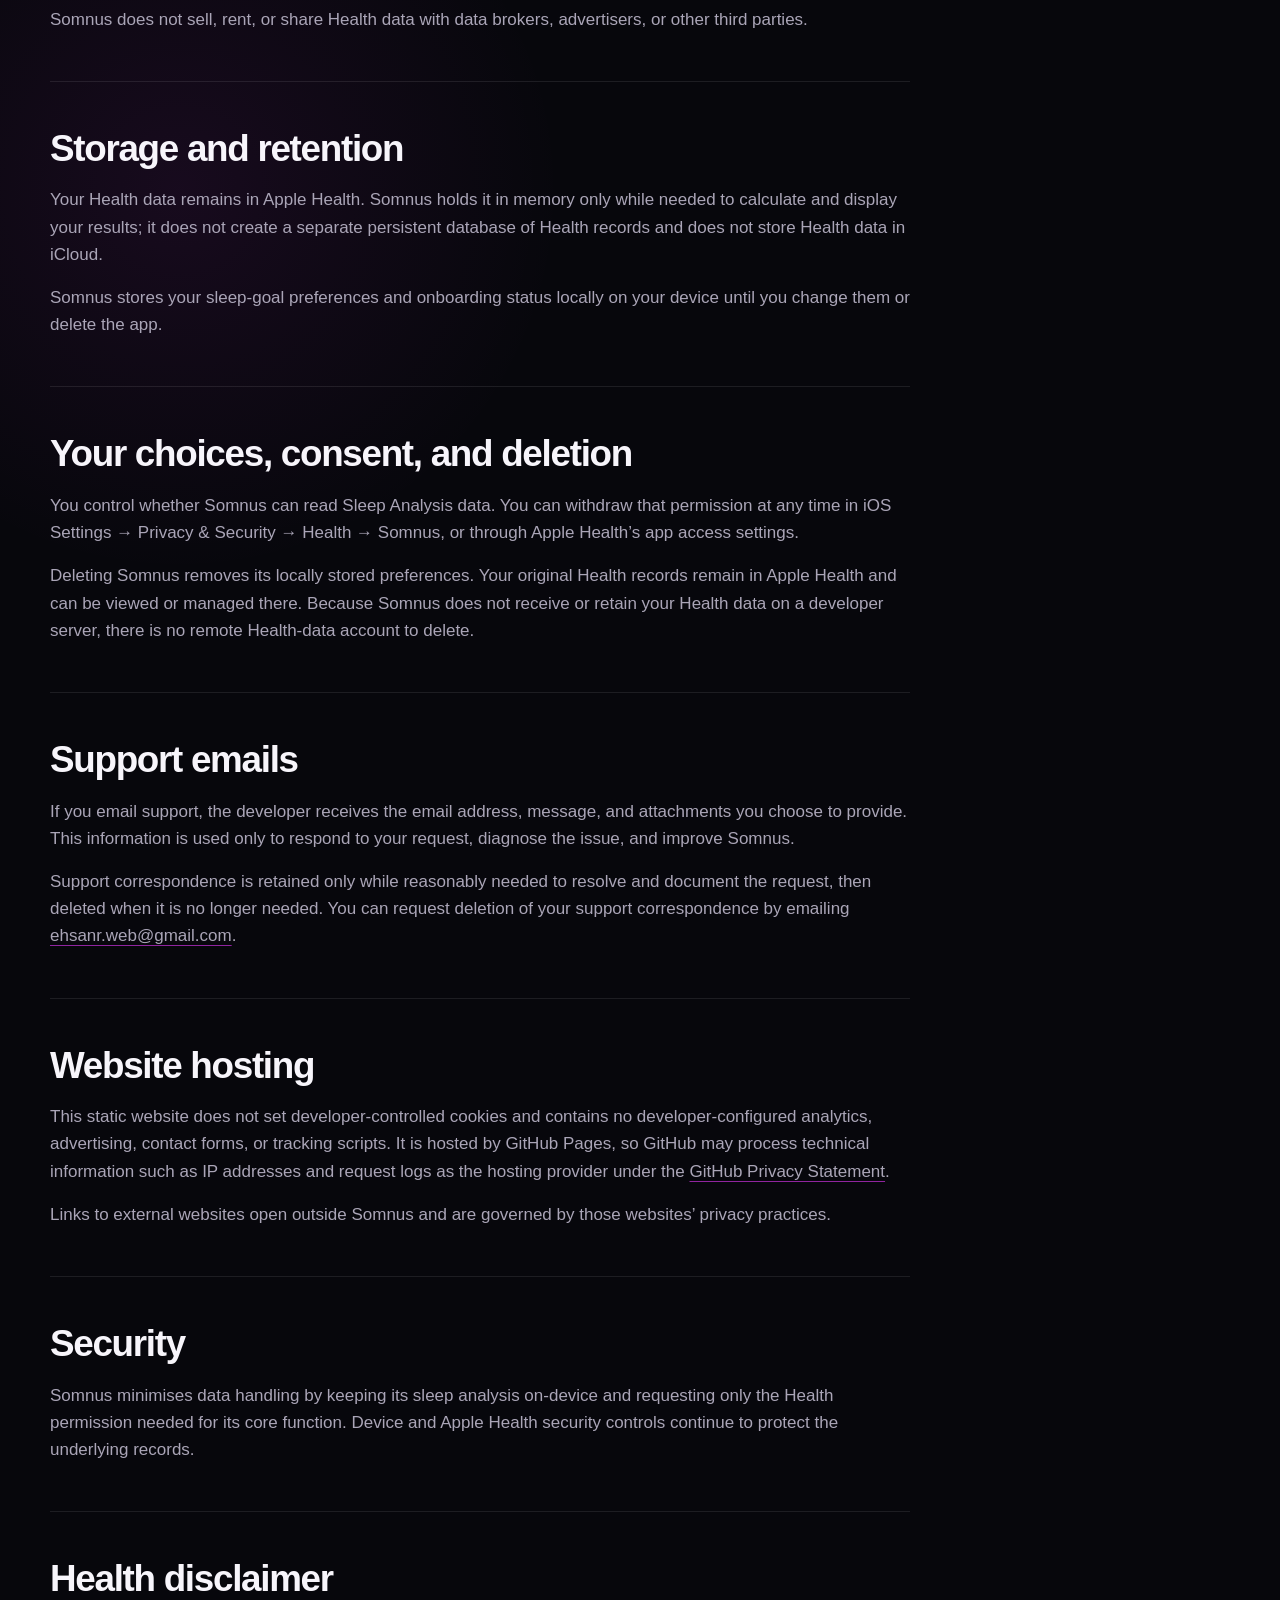
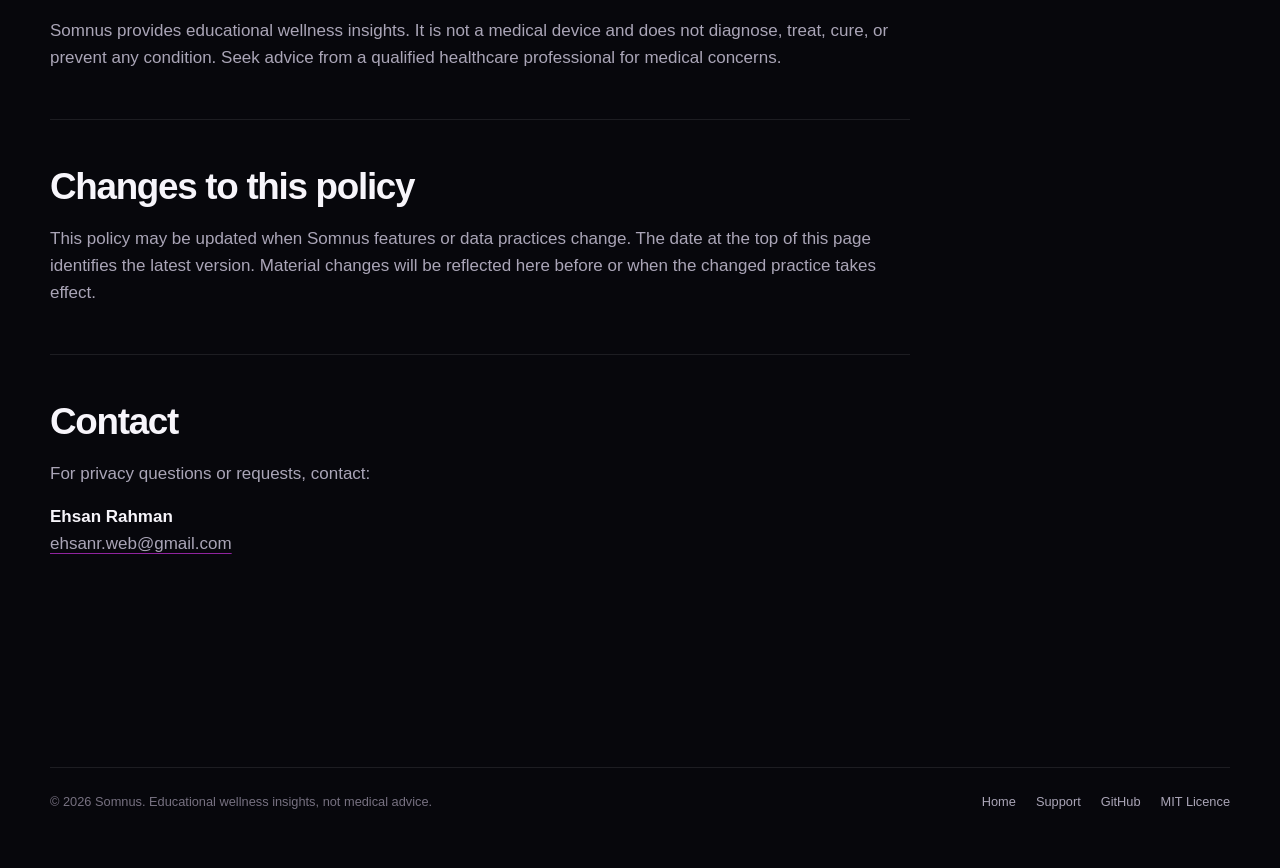
==== commit 00cf5192: "Prepare App Store screenshots and sleep score disclosures" ====
--- a/website/privacy.html
+++ b/website/privacy.html
@@ -38,7 +38,7 @@
         <li class="badge"><span class="badge-key">Data sharing</span><span class="badge-value">None</span></li>
         <li class="badge"><span class="badge-key">Accounts</span><span class="badge-value">None</span></li>
       </ul>
-      <span class="last-updated">Last updated: 14 August 2026</span>
+      <span class="last-updated">Last updated: 15 September 2026</span>
     </header>
 
     <div class="content-layout">
@@ -61,7 +61,7 @@
 
         <section id="use">
           <h2>How the app uses data</h2>
-          <p>Sleep data is processed on your device to display sleep duration and stages, calculate sleep scores and sleep debt, identify trends, and provide related educational wellness insights.</p>
+          <p>Sleep data is processed on your device to display sleep duration and stages, calculate educational sleep-score estimates and sleep debt, identify trends, and provide related wellness insights.</p>
           <p>Health data is not used for advertising, marketing, profiling, data mining, credit decisions, or eligibility decisions.</p>
         </section>
 
